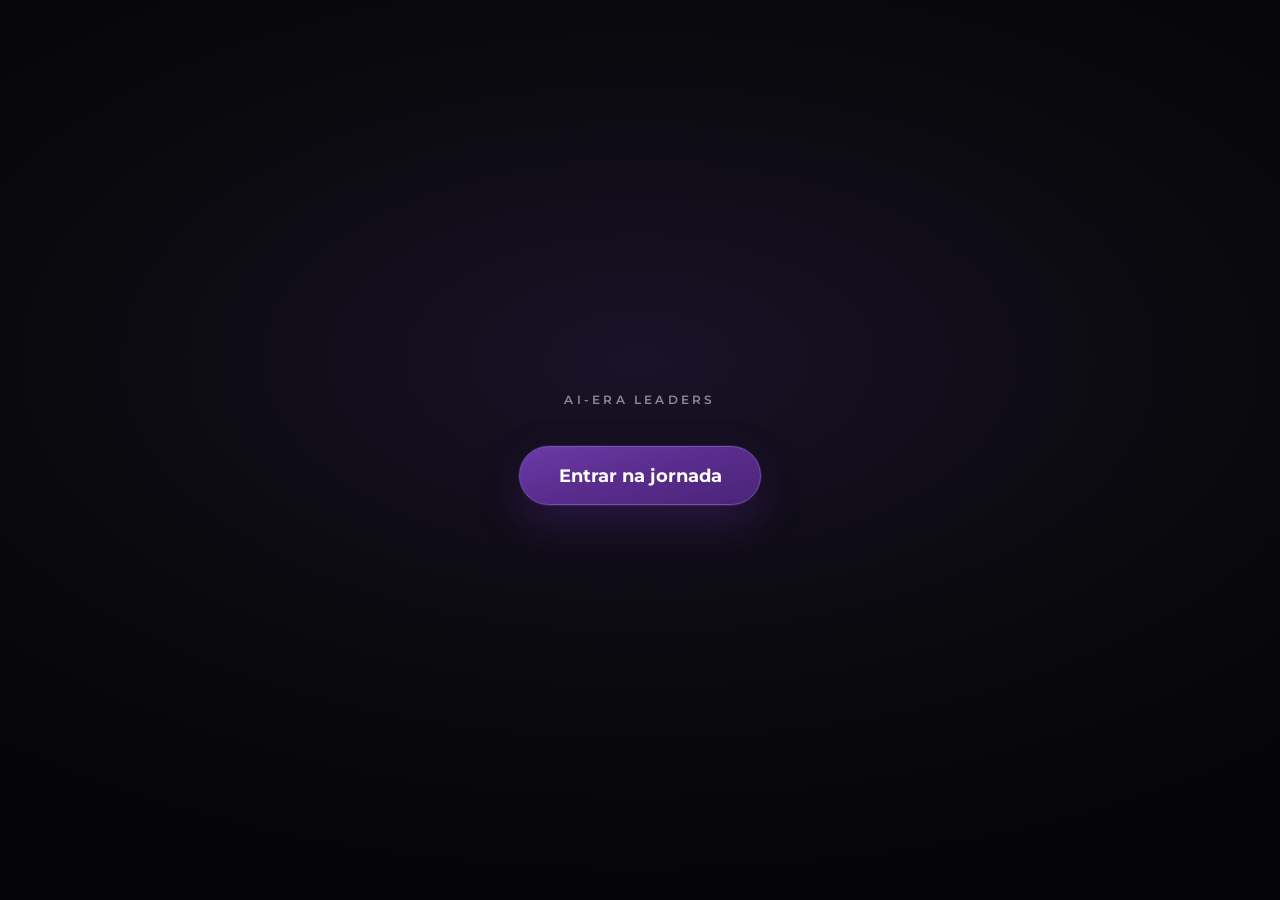
==== index.html @ a597b5ca "Deploy runtime AI-era Leaders Journey com gate human loop. Pacote minimo: play.html, game/, brand-co" ====
<!DOCTYPE html>
<html lang="pt-BR">
<head>
  <meta charset="utf-8" />
  <meta name="viewport" content="width=device-width, initial-scale=1" />
  <meta name="robots" content="noindex, nofollow" />
  <title>AI-era Leaders</title>
  <link rel="preconnect" href="https://fonts.googleapis.com" />
  <link rel="preconnect" href="https://fonts.gstatic.com" crossorigin />
  <link href="https://fonts.googleapis.com/css2?family=Montserrat:wght@600;700&family=Roboto:wght@400;500&display=swap" rel="stylesheet" />
  <link rel="stylesheet" href="gate.css" />
</head>
<body>
  <main id="gate" class="gate">
    <div class="gate-inner">
      <p class="gate-brand">AI-era Leaders</p>
      <button type="button" id="btn-enter" class="gate-cta">Entrar na jornada</button>
    </div>
    <dialog id="gate-dialog" class="gate-dialog">
      <form method="dialog" id="gate-form">
        <p class="gate-dialog-label">Human loop</p>
        <input type="password" id="gate-pass" autocomplete="current-password" placeholder="Senha" autofocus />
        <p id="gate-err" class="gate-err" hidden>Senha incorreta</p>
        <div class="gate-actions">
          <button type="button" id="gate-cancel" class="ghost">Voltar</button>
          <button type="submit" class="primary">Entrar</button>
        </div>
      </form>
    </dialog>
  </main>
  <script src="gate.js"></script>
</body>
</html>
---- gate.css ----
:root {
  --bg: #0a0a0f;
  --panel: #14141c;
  --ink: #e8e8ec;
  --dim: #8a8a96;
  --accent: #5b2d8e;
  --accent-glow: #5b2d8e66;
  --line: #2a2a34;
  --font-title: Montserrat, sans-serif;
  --font-body: Roboto, sans-serif;
}
*, *::before, *::after { box-sizing: border-box; }
html, body {
  margin: 0; min-height: 100%; min-height: 100dvh;
  background: radial-gradient(ellipse 80% 60% at 50% 40%, #1a1228 0%, var(--bg) 55%, #050508 100%);
  color: var(--ink); font: 16px/1.4 var(--font-body);
}
.gate {
  min-height: 100dvh; display: flex; align-items: center; justify-content: center;
  padding: 24px;
}
.gate-inner { text-align: center; }
.gate-brand {
  margin: 0 0 2.5rem;
  font: 600 0.72rem/1 var(--font-title);
  letter-spacing: 0.28em; text-transform: uppercase;
  color: var(--dim);
}
.gate-cta {
  font: 700 clamp(1rem, 3vw, 1.15rem)/1.2 var(--font-title);
  color: #fff; background: linear-gradient(165deg, #6b3aa8 0%, var(--accent) 45%, #4a2478 100%);
  border: 1px solid #7a4cb8;
  border-radius: 999px;
  padding: 1.1rem 2.4rem;
  cursor: pointer;
  box-shadow: 0 0 0 1px #ffffff12, 0 16px 40px var(--accent-glow), 0 4px 24px #00000080;
  transition: transform 0.2s, box-shadow 0.2s;
}
.gate-cta:hover {
  transform: translateY(-2px);
  box-shadow: 0 0 0 1px #ffffff22, 0 20px 48px #5b2d8e88, 0 6px 28px #00000090;
}
.gate-dialog {
  border: 1px solid var(--line); border-radius: 20px;
  background: var(--panel); color: var(--ink);
  padding: 1.5rem 1.35rem 1.25rem; max-width: 22rem; width: calc(100vw - 2rem);
  box-shadow: 0 24px 64px #000000a0;
}
.gate-dialog::backdrop { background: #000000bb; backdrop-filter: blur(4px); }
.gate-dialog-label {
  margin: 0 0 0.75rem;
  font: 700 0.78rem/1 var(--font-title);
  letter-spacing: 0.12em; text-transform: uppercase;
  color: var(--dim);
}
.gate-dialog input {
  width: 100%; margin: 0 0 0.5rem;
  padding: 0.75rem 0.9rem; border-radius: 12px;
  border: 1px solid var(--line); background: var(--bg);
  color: var(--ink); font: inherit;
}
.gate-dialog input:focus {
  outline: none; border-color: var(--accent);
  box-shadow: 0 0 0 3px var(--accent-glow);
}
.gate-err { margin: 0 0 0.75rem; font-size: 0.82rem; color: #e88f2b; }
.gate-actions { display: flex; gap: 8px; justify-content: flex-end; }
.gate-actions button {
  font: inherit; padding: 0.55rem 1rem; border-radius: 10px; cursor: pointer;
  border: 1px solid var(--line); background: transparent; color: var(--dim);
}
.gate-actions button.primary {
  background: var(--accent); border-color: var(--accent); color: #fff; font-weight: 600;
}
.gate-actions button.ghost:hover { border-color: var(--dim); color: var(--ink); }
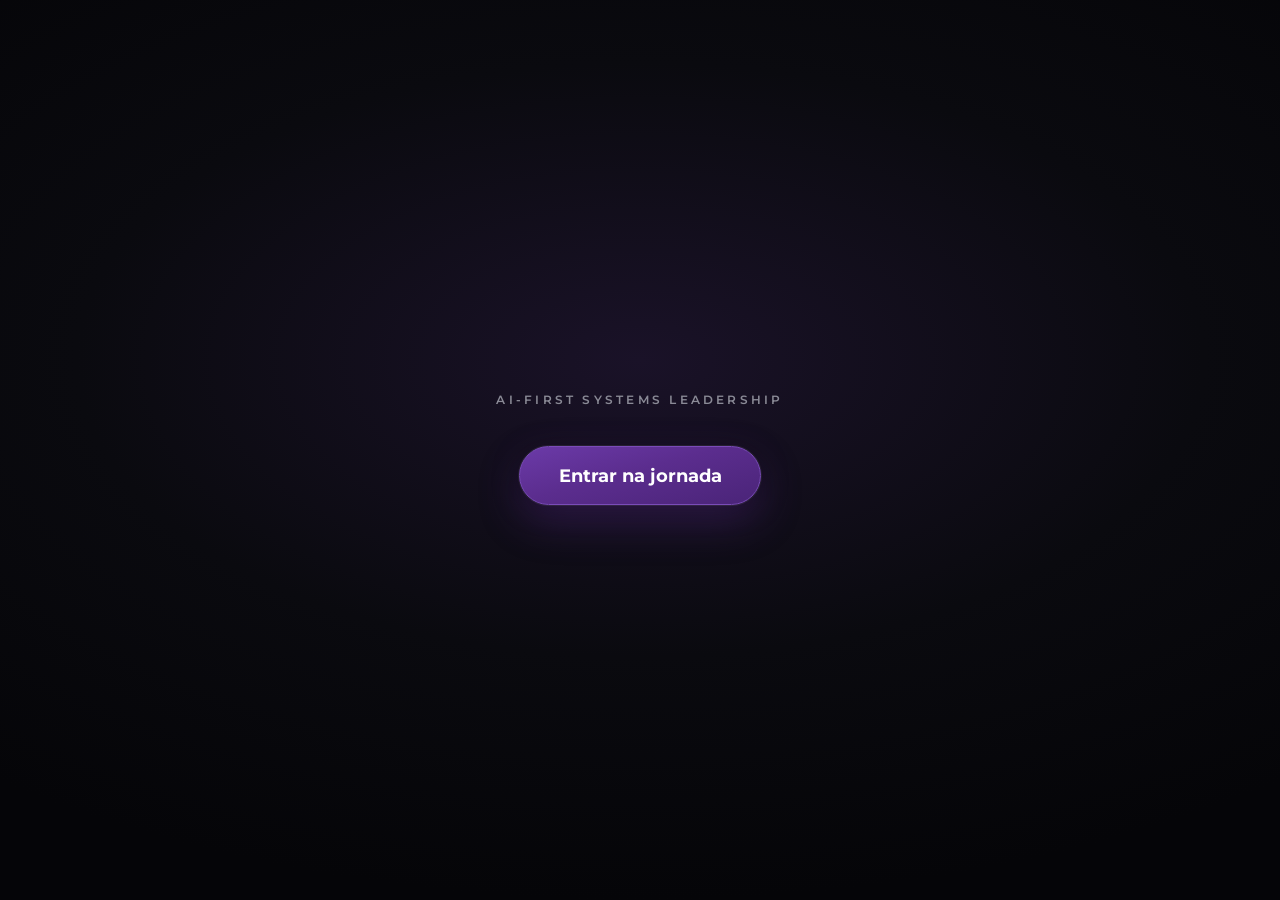
==== commit a9151a30: "Publicar o nome AI-first Systems Leadership no game ao vivo. Co-authored-by: Cursor <cursoragent@cur" ====
--- a/index.html
+++ b/index.html
@@ -4,7 +4,7 @@
   <meta charset="utf-8" />
   <meta name="viewport" content="width=device-width, initial-scale=1" />
   <meta name="robots" content="noindex, nofollow" />
-  <title>AI-era Leaders</title>
+  <title>AI-first Systems Leadership</title>
   <link rel="preconnect" href="https://fonts.googleapis.com" />
   <link rel="preconnect" href="https://fonts.gstatic.com" crossorigin />
   <link href="https://fonts.googleapis.com/css2?family=Montserrat:wght@600;700&family=Roboto:wght@400;500&display=swap" rel="stylesheet" />
@@ -13,7 +13,7 @@
 <body>
   <main id="gate" class="gate">
     <div class="gate-inner">
-      <p class="gate-brand">AI-era Leaders</p>
+      <p class="gate-brand">AI-first Systems Leadership</p>
       <button type="button" id="btn-enter" class="gate-cta">Entrar na jornada</button>
     </div>
     <dialog id="gate-dialog" class="gate-dialog">
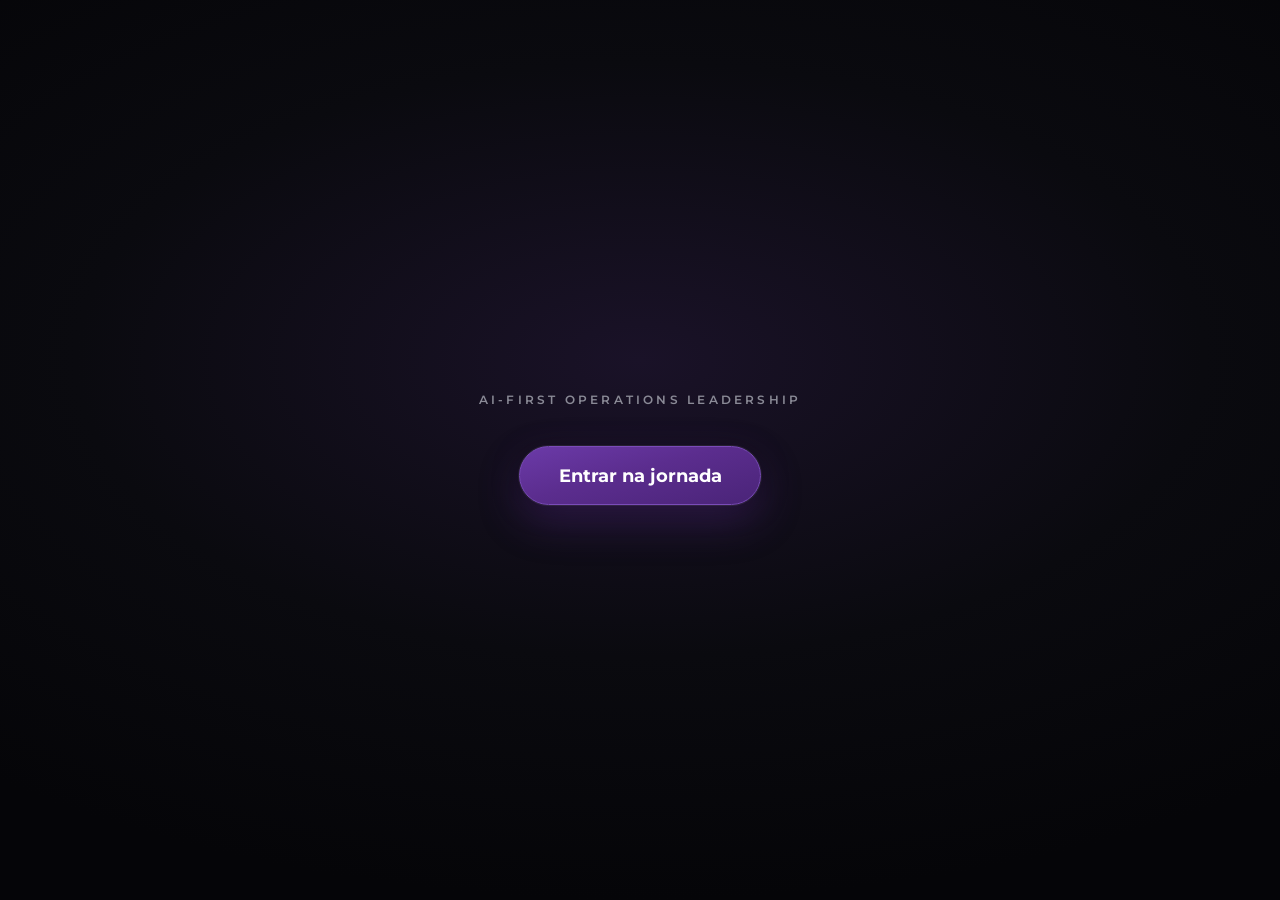
==== commit fbfefccd: "game: AI-First Operations Leadership header and stage copy" ====
--- a/index.html
+++ b/index.html
@@ -4,7 +4,7 @@
   <meta charset="utf-8" />
   <meta name="viewport" content="width=device-width, initial-scale=1" />
   <meta name="robots" content="noindex, nofollow" />
-  <title>AI-first Systems Leadership</title>
+  <title>AI-First Operations Leadership</title>
   <link rel="preconnect" href="https://fonts.googleapis.com" />
   <link rel="preconnect" href="https://fonts.gstatic.com" crossorigin />
   <link href="https://fonts.googleapis.com/css2?family=Montserrat:wght@600;700&family=Roboto:wght@400;500&display=swap" rel="stylesheet" />
@@ -13,7 +13,7 @@
 <body>
   <main id="gate" class="gate">
     <div class="gate-inner">
-      <p class="gate-brand">AI-first Systems Leadership</p>
+      <p class="gate-brand">AI-First Operations Leadership</p>
       <button type="button" id="btn-enter" class="gate-cta">Entrar na jornada</button>
     </div>
     <dialog id="gate-dialog" class="gate-dialog">
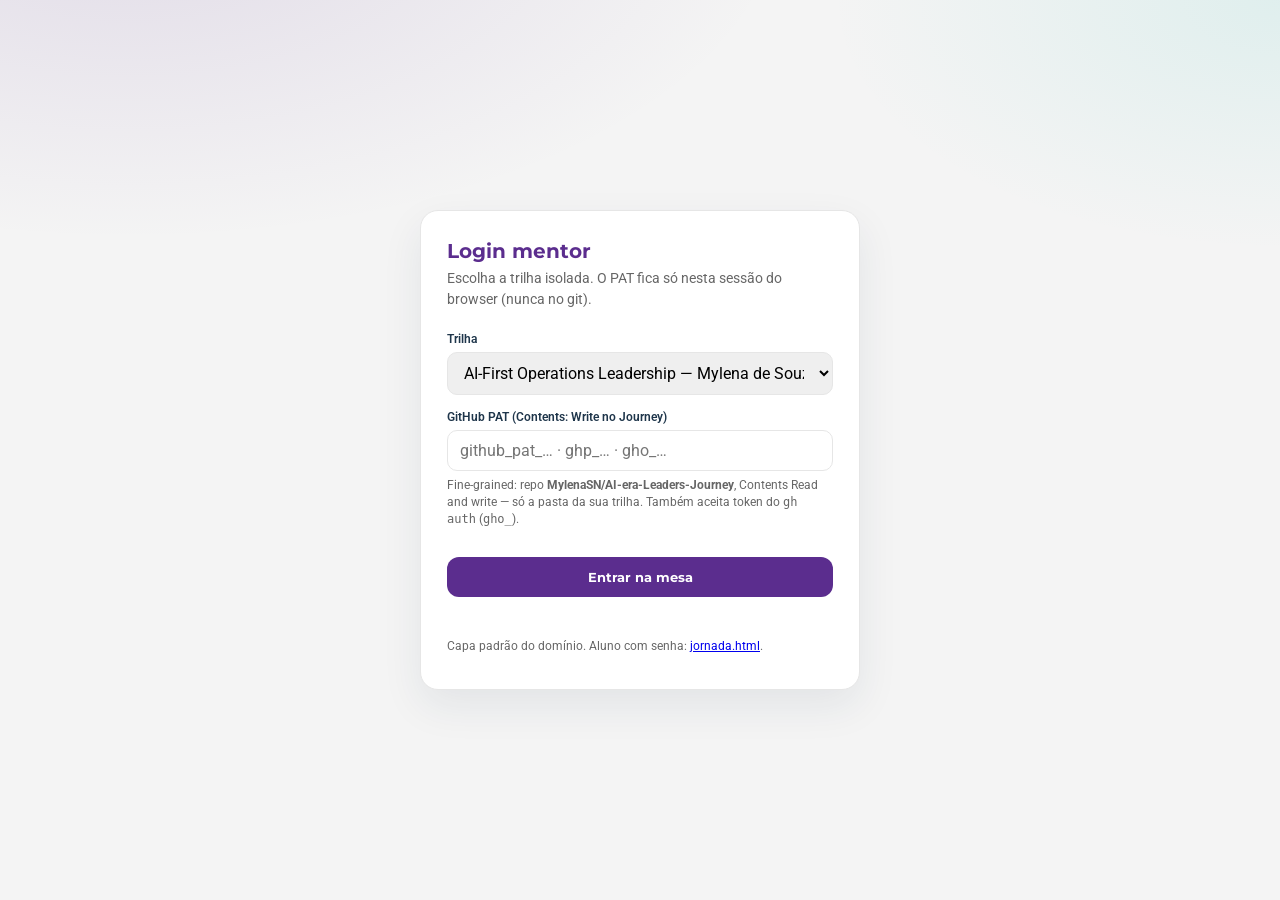
==== commit 57a2f851: "game: AI-First Operations Leadership header and stage copy" ====
--- a/index.html
+++ b/index.html
@@ -4,30 +4,12 @@
   <meta charset="utf-8" />
   <meta name="viewport" content="width=device-width, initial-scale=1" />
   <meta name="robots" content="noindex, nofollow" />
-  <title>AI-First Operations Leadership</title>
-  <link rel="preconnect" href="https://fonts.googleapis.com" />
-  <link rel="preconnect" href="https://fonts.gstatic.com" crossorigin />
-  <link href="https://fonts.googleapis.com/css2?family=Montserrat:wght@600;700&family=Roboto:wght@400;500&display=swap" rel="stylesheet" />
-  <link rel="stylesheet" href="gate.css" />
+  <meta http-equiv="refresh" content="0; url=mentor.html" />
+  <title>Mentor · AI-First Operations Leadership</title>
+  <script>location.replace("mentor.html");</script>
 </head>
 <body>
-  <main id="gate" class="gate">
-    <div class="gate-inner">
-      <p class="gate-brand">AI-First Operations Leadership</p>
-      <button type="button" id="btn-enter" class="gate-cta">Entrar na jornada</button>
-    </div>
-    <dialog id="gate-dialog" class="gate-dialog">
-      <form method="dialog" id="gate-form">
-        <p class="gate-dialog-label">Human loop</p>
-        <input type="password" id="gate-pass" autocomplete="current-password" placeholder="Senha" autofocus />
-        <p id="gate-err" class="gate-err" hidden>Senha incorreta</p>
-        <div class="gate-actions">
-          <button type="button" id="gate-cancel" class="ghost">Voltar</button>
-          <button type="submit" class="primary">Entrar</button>
-        </div>
-      </form>
-    </dialog>
-  </main>
-  <script src="gate.js"></script>
+  <p>Abrindo login mentor… <a href="mentor.html">Continuar</a></p>
+  <p class="foot"><a href="jornada.html">Entrada do aluno (senha)</a></p>
 </body>
 </html>
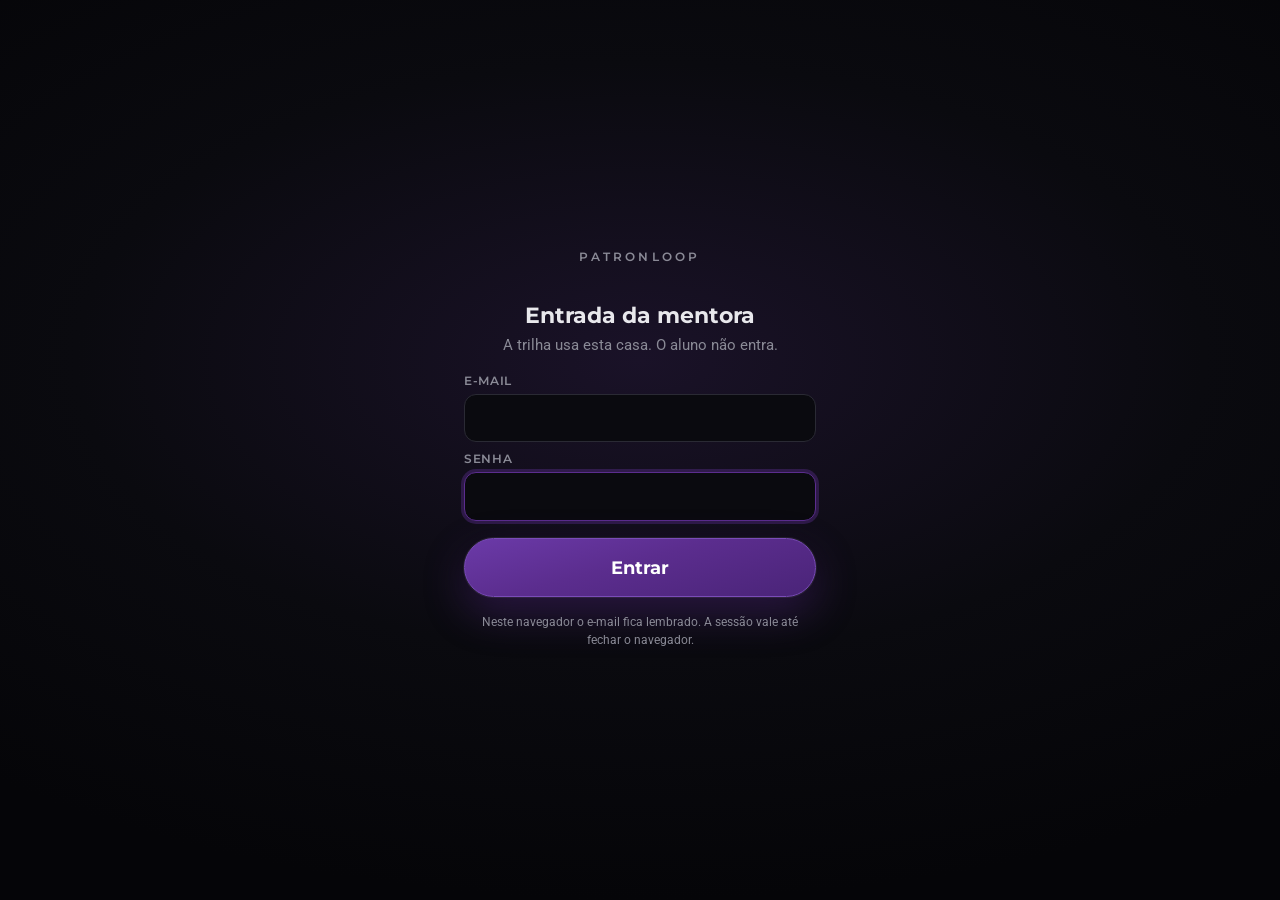
==== commit 5e96f109: "Fecha a casa do jogo na assinatura da mentora. O aluno deixa de entrar. A senha fica fora do git; o " ====
--- a/index.html
+++ b/index.html
@@ -4,12 +4,33 @@
   <meta charset="utf-8" />
   <meta name="viewport" content="width=device-width, initial-scale=1" />
   <meta name="robots" content="noindex, nofollow" />
-  <meta http-equiv="refresh" content="0; url=mentor.html" />
-  <title>Mentor · AI-First Operations Leadership</title>
-  <script>location.replace("mentor.html");</script>
+  <title>patronloop · entrada da mentora</title>
+  <link rel="preconnect" href="https://fonts.googleapis.com" />
+  <link rel="preconnect" href="https://fonts.gstatic.com" crossorigin />
+  <link href="https://fonts.googleapis.com/css2?family=Montserrat:wght@600;700&family=Roboto:wght@400;500&display=swap" rel="stylesheet" />
+  <link rel="stylesheet" href="gate.css" />
+  <script>
+    if (sessionStorage.getItem("patronloop-mentor-home-v1") === "1") location.replace("play.html");
+  </script>
 </head>
 <body>
-  <p>Abrindo login mentor… <a href="mentor.html">Continuar</a></p>
-  <p class="foot"><a href="jornada.html">Entrada do aluno (senha)</a></p>
+  <main class="gate">
+    <form id="mentor-home" class="gate-panel">
+      <p class="gate-brand">patronloop</p>
+      <h1>Entrada da mentora</h1>
+      <p class="gate-note">A trilha usa esta casa. O aluno não entra.</p>
+      <label class="gate-field">E-mail
+        <input type="email" id="mentor-email" name="email" autocomplete="username" required />
+      </label>
+      <label class="gate-field">Senha
+        <input type="password" id="mentor-pass" name="password" autocomplete="current-password" required />
+      </label>
+      <p id="mentor-err" class="gate-err" hidden></p>
+      <button type="submit" class="gate-cta">Entrar</button>
+      <p class="gate-note gate-note-quiet">Neste navegador o e-mail fica lembrado. A sessão vale até fechar o navegador.</p>
+    </form>
+  </main>
+  <script src="mentor-home.lock.js"></script>
+  <script src="mentor-home.js"></script>
 </body>
 </html>
--- a/gate.css
+++ b/gate.css
@@ -0,0 +1,130 @@
+﻿:root {
+  --bg: #0a0a0f;
+  --panel: #14141c;
+  --ink: #e8e8ec;
+  --dim: #8a8a96;
+  --accent: #5b2d8e;
+  --accent-glow: #5b2d8e66;
+  --line: #2a2a34;
+  --font-title: Montserrat, sans-serif;
+  --font-body: Roboto, sans-serif;
+}
+*, *::before, *::after { box-sizing: border-box; }
+html, body {
+  margin: 0; min-height: 100%; min-height: 100dvh;
+  background: radial-gradient(ellipse 80% 60% at 50% 40%, #1a1228 0%, var(--bg) 55%, #050508 100%);
+  color: var(--ink); font: 16px/1.4 var(--font-body);
+}
+.gate {
+  min-height: 100dvh; display: flex; align-items: center; justify-content: center;
+  padding: 24px;
+}
+.gate-inner { text-align: center; }
+.gate-brand {
+  margin: 0 0 2.5rem;
+  font: 600 0.72rem/1 var(--font-title);
+  letter-spacing: 0.28em; text-transform: uppercase;
+  color: var(--dim);
+}
+.gate-cta {
+  font: 700 clamp(1rem, 3vw, 1.15rem)/1.2 var(--font-title);
+  color: #fff; background: linear-gradient(165deg, #6b3aa8 0%, var(--accent) 45%, #4a2478 100%);
+  border: 1px solid #7a4cb8;
+  border-radius: 999px;
+  padding: 1.1rem 2.4rem;
+  cursor: pointer;
+  box-shadow: 0 0 0 1px #ffffff12, 0 16px 40px var(--accent-glow), 0 4px 24px #00000080;
+  transition: transform 0.2s, box-shadow 0.2s;
+}
+.gate-cta:hover {
+  transform: translateY(-2px);
+  box-shadow: 0 0 0 1px #ffffff22, 0 20px 48px #5b2d8e88, 0 6px 28px #00000090;
+}
+.gate-dialog {
+  border: 1px solid var(--line); border-radius: 20px;
+  background: var(--panel); color: var(--ink);
+  padding: 1.5rem 1.35rem 1.25rem; max-width: 22rem; width: calc(100vw - 2rem);
+  box-shadow: 0 24px 64px #000000a0;
+}
+.gate-dialog::backdrop { background: #000000bb; backdrop-filter: blur(4px); }
+.gate-dialog-label {
+  margin: 0 0 0.75rem;
+  font: 700 0.78rem/1 var(--font-title);
+  letter-spacing: 0.12em; text-transform: uppercase;
+  color: var(--dim);
+}
+.gate-dialog input {
+  width: 100%; margin: 0 0 0.5rem;
+  padding: 0.75rem 0.9rem; border-radius: 12px;
+  border: 1px solid var(--line); background: var(--bg);
+  color: var(--ink); font: inherit;
+}
+.gate-dialog input:focus {
+  outline: none; border-color: var(--accent);
+  box-shadow: 0 0 0 3px var(--accent-glow);
+}
+.gate-err { margin: 0 0 0.75rem; font-size: 0.82rem; color: #e88f2b; }
+.gate-actions { display: flex; gap: 8px; justify-content: flex-end; }
+.gate-actions button {
+  font: inherit; padding: 0.55rem 1rem; border-radius: 10px; cursor: pointer;
+  border: 1px solid var(--line); background: transparent; color: var(--dim);
+}
+.gate-actions button.primary {
+  background: var(--accent); border-color: var(--accent); color: #fff; font-weight: 600;
+}
+.gate-actions button.ghost:hover { border-color: var(--dim); color: var(--ink); }
+.gate-mentor-link {
+  margin: 1.75rem 0 0;
+  font: 500 0.78rem/1.3 var(--font-body);
+}
+.gate-mentor-link a {
+  color: var(--dim);
+  text-decoration: underline;
+  text-underline-offset: 3px;
+}
+.gate-mentor-link a:hover { color: var(--ink); }
+.gate-panel {
+  width: min(22rem, 100%);
+  text-align: left;
+}
+.gate-panel .gate-brand { text-align: center; }
+.gate-panel h1 {
+  margin: 0 0 0.4rem;
+  font: 700 1.35rem/1.2 var(--font-title);
+  text-align: center;
+}
+.gate-note {
+  margin: 0 0 1.25rem;
+  color: var(--dim);
+  font-size: 0.92rem;
+  text-align: center;
+}
+.gate-note-quiet { margin: 1rem 0 0; font-size: 0.78rem; }
+.gate-field {
+  display: block;
+  margin: 0 0 0.75rem;
+  font: 600 0.72rem/1 var(--font-title);
+  letter-spacing: 0.06em;
+  text-transform: uppercase;
+  color: var(--dim);
+}
+.gate-field input {
+  display: block;
+  width: 100%;
+  margin: 0.4rem 0 0;
+  padding: 0.75rem 0.9rem;
+  border-radius: 12px;
+  border: 1px solid var(--line);
+  background: var(--bg);
+  color: var(--ink);
+  font: 16px/1.4 var(--font-body);
+  letter-spacing: 0;
+  text-transform: none;
+}
+.gate-field input:focus {
+  outline: none;
+  border-color: var(--accent);
+  box-shadow: 0 0 0 3px var(--accent-glow);
+}
+.gate-panel .gate-cta { width: 100%; margin-top: 0.35rem; }
+.gate-panel .gate-err { text-align: center; }
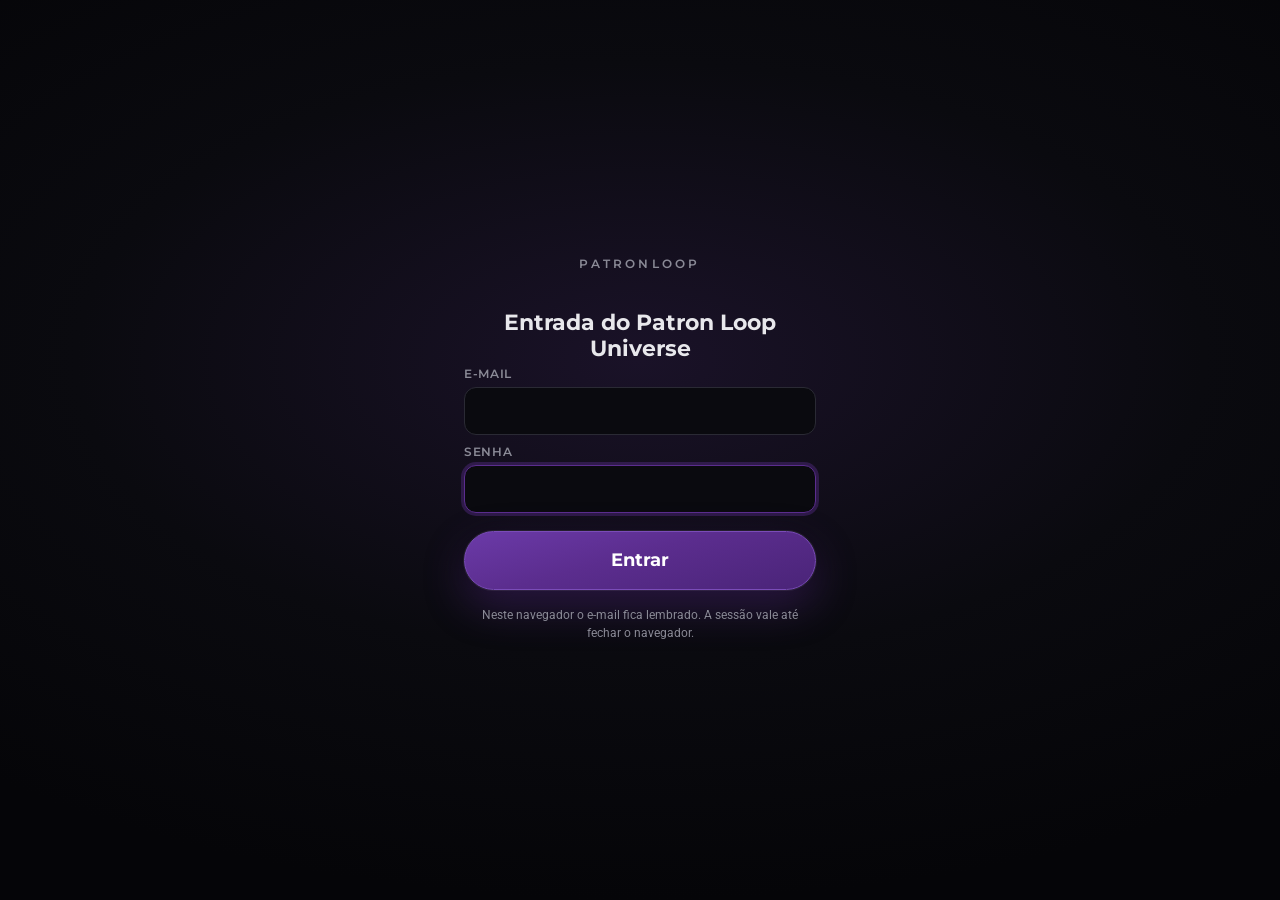
==== commit 7e07f4de: "Abre o Patron Loop Universe depois da assinatura. A entrada deixa de ir direto ao jogo. O primeiro p" ====
--- a/index.html
+++ b/index.html
@@ -4,21 +4,23 @@
   <meta charset="utf-8" />
   <meta name="viewport" content="width=device-width, initial-scale=1" />
   <meta name="robots" content="noindex, nofollow" />
-  <title>patronloop · entrada da mentora</title>
+  <title>Entrada do Patron Loop Universe</title>
   <link rel="preconnect" href="https://fonts.googleapis.com" />
   <link rel="preconnect" href="https://fonts.gstatic.com" crossorigin />
   <link href="https://fonts.googleapis.com/css2?family=Montserrat:wght@600;700&family=Roboto:wght@400;500&display=swap" rel="stylesheet" />
   <link rel="stylesheet" href="gate.css" />
   <script>
-    if (sessionStorage.getItem("patronloop-mentor-home-v1") === "1") location.replace("play.html");
+    if (sessionStorage.getItem("patronloop-mentor-home-v1") === "1") {
+      var path = location.pathname.replace(/\\/g, "/");
+      location.replace(path.indexOf("/trilha-operations-leaders/") !== -1 ? "../universe.html" : "universe.html");
+    }
   </script>
 </head>
 <body>
   <main class="gate">
     <form id="mentor-home" class="gate-panel">
       <p class="gate-brand">patronloop</p>
-      <h1>Entrada da mentora</h1>
-      <p class="gate-note">A trilha usa esta casa. O aluno não entra.</p>
+      <h1>Entrada do Patron Loop Universe</h1>
       <label class="gate-field">E-mail
         <input type="email" id="mentor-email" name="email" autocomplete="username" required />
       </label>
--- a/gate.css
+++ b/gate.css
@@ -128,3 +128,28 @@
 }
 .gate-panel .gate-cta { width: 100%; margin-top: 0.35rem; }
 .gate-panel .gate-err { text-align: center; }
+.universe {
+  width: min(36rem, 100%);
+}
+.universe h1 { margin-bottom: 1.25rem; }
+.project-list { list-style: none; margin: 0; padding: 0; display: flex; flex-direction: column; gap: 12px; }
+.project-link {
+  display: block;
+  padding: 1rem 1.1rem;
+  border: 1px solid var(--line);
+  border-radius: 16px;
+  background: var(--bg);
+  color: var(--ink);
+  text-decoration: none;
+}
+.project-link:hover { border-color: var(--accent); }
+.project-link strong {
+  display: block;
+  font: 700 1rem/1.3 var(--font-title);
+}
+.project-link span {
+  display: block;
+  margin-top: 0.25rem;
+  color: var(--dim);
+  font-size: 0.88rem;
+}
